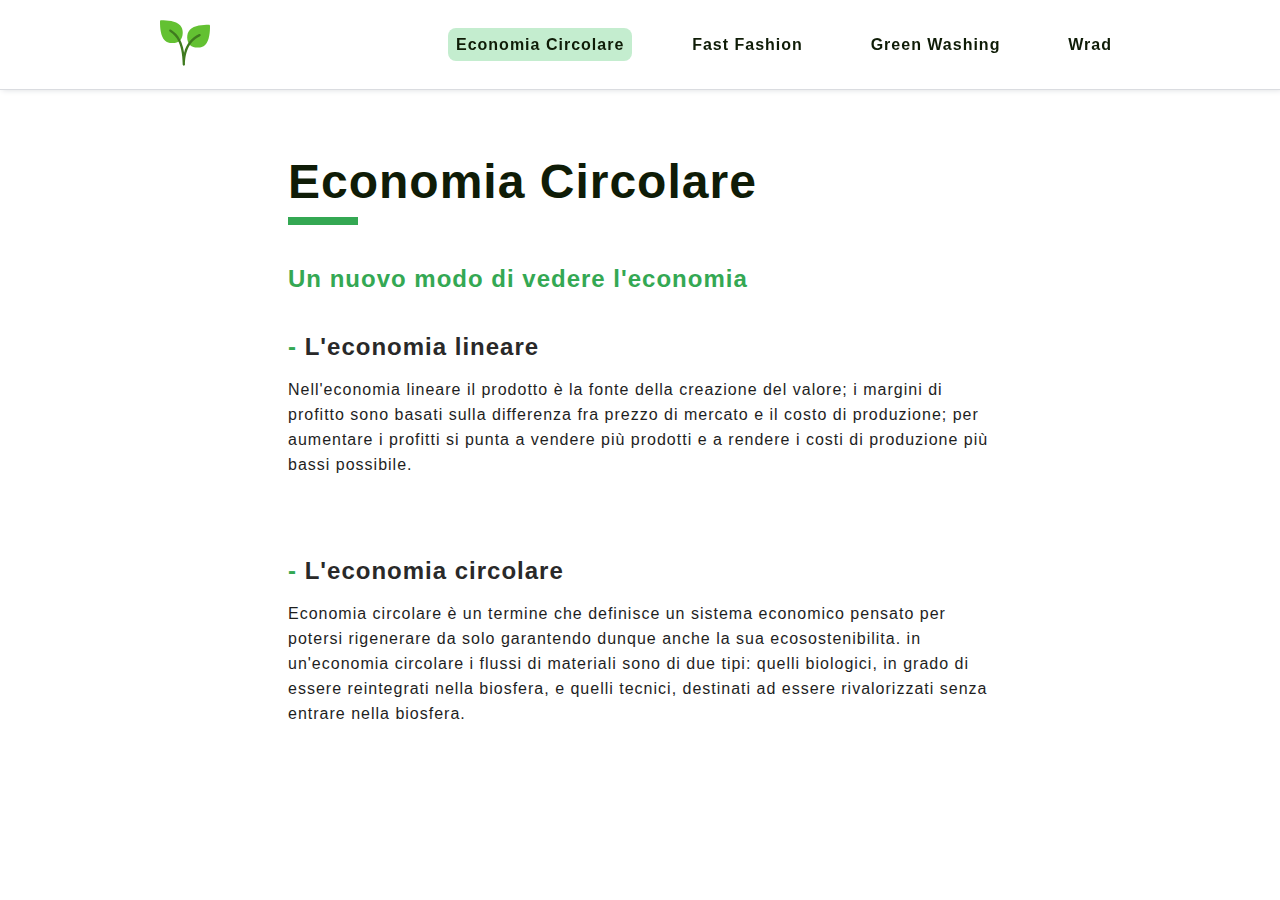
==== html/economia.html @ e05405cd "final stuff" ====
<!DOCTYPE html>
<html lang="en">
<head>
    <meta charset="UTF-8">
    <meta http-equiv="X-UA-Compatible" content="IE=edge">
    <meta name="viewport" content="width=device-width, initial-scale=1.0">
    <title>Fast Fashion</title>
    <link rel="stylesheet" href="../scss/style.css">
    <link rel="shortcut icon" href="../img/logo.svg" type="image/x-icon">
    <script src="../js/script.js" defer></script>

</head>
<body>
    <!-- Navbar -->
    <nav>
        <div class="contNav">
            <div class="contLink">
                <div class="contNavLink">
                    <a href="../index.html"><img src="../img/logo.svg" alt="logo" id="logo"></a>
                    <ul class="navLinks">
                        <li class="link"><a class="current">Economia Circolare</a></li>
                        <li class="link"><a href="../html/fast.html">Fast Fashion</a></li>
                        <li class="link"><a href="../html/green.html">Green Washing</a></li>
                        <li class="link"><a href="../html/wrad.html">Wrad</a></l>
                    </ul>
                    <svg xmlns="http://www.w3.org/2000/svg" id="burger" viewBox="0 0 24 24">
                        <path d="M4 6H20V8H4zM4 11H20V13H4zM4 16H20V18H4z"></path>
                    </svg>
                </div>
            </div>
        </div>
    </nav>
    <!-- End Navbar -->

    <main class="mainPost">

        <!-- Blog Post -->
        <section class="sectPost">
            <h1 id="titlePost">Economia Circolare</h1>
            
            <h2><strong>Un nuovo modo di vedere l'economia</strong></h2>

            <h3>L'economia lineare</h3>

            <p> 
                Nell'economia lineare il prodotto è la fonte della creazione del valore; i margini
                di profitto sono basati sulla differenza fra prezzo di mercato e il costo di produzione;
                per aumentare i profitti si punta a vendere più prodotti e a rendere i costi di 
                produzione più bassi possibile.
            </p>

            <img src="https://anteritalia.org/wp-content/uploads/2018/10/earth-2214024_1280.png" class="imgPost" width="60%" alt="">

            <h3>L'economia circolare</h3>

            <p>
                Economia circolare è un termine che definisce un sistema economico pensato per 
                potersi rigenerare da solo garantendo dunque anche la sua ecosostenibilita. 
                in un'economia circolare i flussi di materiali sono di due tipi: 
                quelli biologici, in grado di essere reintegrati nella biosfera, e quelli tecnici, 
                destinati ad essere rivalorizzati senza entrare nella biosfera.
            </p>
        </section>

        <!-- End Blog Post -->

    </main>

</body>
</html>
---- scss/style.css ----
* {
  margin: 0;
  padding: 0;
  -webkit-box-sizing: border-box;
          box-sizing: border-box;
  font-family: 'Inter', sans-serif;
  scroll-behavior: smooth;
  scroll-padding: 7rem;
}

::-moz-selection {
  color: #0F1C07;
  background: #e4f7e9;
}

::selection {
  color: #0F1C07;
  background: #e4f7e9;
}

nav {
  width: 100%;
  height: 10vh;
  top: 0;
}

nav .contNav {
  position: fixed;
  width: 100%;
  height: 10vh;
  background-color: white;
  -webkit-box-shadow: 2px 0 6px #dadce0, inset 0 -1px 0 0 #dadce0;
          box-shadow: 2px 0 6px #dadce0, inset 0 -1px 0 0 #dadce0;
  z-index: 9999;
}

nav .contNav .contNavLink {
  display: -webkit-box;
  display: -ms-flexbox;
  display: flex;
  -webkit-box-pack: justify;
      -ms-flex-pack: justify;
          justify-content: space-between;
  -webkit-box-align: center;
      -ms-flex-align: center;
          align-items: center;
  width: 75vw;
  height: 10vh;
  margin: auto;
}

nav .contNav .contNavLink #logo {
  width: 50px;
  height: 50px;
}

nav .contNav .contNavLink .navLinks {
  display: -webkit-box;
  display: -ms-flexbox;
  display: flex;
  list-style-type: none;
  width: 70%;
  -webkit-box-pack: justify;
      -ms-flex-pack: justify;
          justify-content: space-between;
  -webkit-box-align: center;
      -ms-flex-align: center;
          align-items: center;
}

nav .contNav .contNavLink .navLinks .link a {
  color: #0F1C07;
  font-size: 16px;
  font-weight: 600;
  padding: 0.5rem;
  border-radius: 8px;
  -webkit-transition: 0.3s;
  transition: 0.3s;
}

nav .contNav .contNavLink .navLinks .link a:hover {
  background-color: #c4edcf;
}

nav .contNav #burger {
  width: 50px;
  height: 50px;
  fill: #0F1C07;
  display: none;
  cursor: pointer;
}

.headerBack {
  height: auto;
  background-color: #c4edcf;
}

@media only screen and (min-width: 1367px) {
  nav {
    height: 7vh;
  }
  nav .contNav {
    height: 7vh;
  }
  nav .contNav .contNavLink {
    height: 7vh;
  }
  nav .contNav .navLinks {
    width: 50%;
    height: 7vh;
  }
}

@media only screen and (min-width: 0px) and (max-width: 1024px) {
  nav .contNav .contNavLink {
    width: 90vw;
  }
  nav .contNav .contNavLink .navLinks {
    position: absolute;
    display: -webkit-box;
    display: -ms-flexbox;
    display: flex;
    right: 0;
    top: 10vh;
    width: 50vw;
    height: 90vh;
    -webkit-box-align: center;
        -ms-flex-align: center;
            align-items: center;
    -webkit-box-orient: vertical;
    -webkit-box-direction: normal;
        -ms-flex-direction: column;
            flex-direction: column;
    -ms-flex-pack: distribute;
        justify-content: space-around;
    background: #fff;
    -webkit-transform: translateX(100%);
            transform: translateX(100%);
    -webkit-transition: -webkit-transform 0.2s ease-in-out;
    transition: -webkit-transform 0.2s ease-in-out;
    transition: transform 0.2s ease-in-out;
    transition: transform 0.2s ease-in-out, -webkit-transform 0.2s ease-in-out;
    -webkit-box-shadow: inset 1px 0 0 0 #dadce0;
            box-shadow: inset 1px 0 0 0 #dadce0;
  }
  nav .contNav .contNavLink .navLinks .link a {
    font-size: 18px;
  }
  nav .contNav .contNavLink .navLinks-active {
    -webkit-transform: translateX(0%);
            transform: translateX(0%);
  }
  nav .contNav #burger {
    display: block;
    background-color: #e4f7e9;
    border-radius: 20px 4px;
    padding: 0.3rem;
  }
}

.sectFirst {
  width: 100%;
  height: auto;
  margin-top: 1rem;
}

.sectFirst .contFirst {
  width: 70vw;
  margin: auto;
  display: -webkit-box;
  display: -ms-flexbox;
  display: flex;
  -webkit-box-pack: justify;
      -ms-flex-pack: justify;
          justify-content: space-between;
  -webkit-box-orient: horizontal;
  -webkit-box-direction: reverse;
      -ms-flex-direction: row-reverse;
          flex-direction: row-reverse;
  -webkit-box-align: center;
      -ms-flex-align: center;
          align-items: center;
}

.sectFirst .contFirst #mainImg {
  width: 450px;
}

.sectFirst .contFirst #titleFirst {
  font-size: 3.5rem;
  color: #0F1C07;
  font-weight: bold;
  text-transform: uppercase;
}

.sectFirst .contFirst > div p {
  font-size: 1.2rem;
  margin-top: 1rem;
  color: #34A853;
  font-weight: 600;
}

@media only screen and (min-width: 1367px) {
  .sectFirst .contFirst {
    width: 60vw;
  }
}

@media only screen and (min-width: 0px) and (max-width: 767px) {
  .sectFirst .contFirst {
    width: 100%;
    -webkit-box-orient: vertical;
    -webkit-box-direction: reverse;
        -ms-flex-direction: column-reverse;
            flex-direction: column-reverse;
    text-align: center;
  }
  .sectFirst .contFirst #mainImg {
    width: 400px;
  }
}

.sectFast {
  width: 100%;
  height: auto;
  margin-top: 7rem;
}

.sectFast .contFast {
  width: 70vw;
  height: 100%;
  margin: auto;
  display: -webkit-box;
  display: -ms-flexbox;
  display: flex;
  -webkit-box-pack: justify;
      -ms-flex-pack: justify;
          justify-content: space-between;
  -webkit-box-align: center;
      -ms-flex-align: center;
          align-items: center;
}

.sectFast .contMore > a {
  color: #34A853;
  font-size: 1.2rem;
  font-weight: 600;
  position: relative;
  padding-bottom: 0.3rem;
}

.sectFast .contMore > a::before {
  content: '';
  position: absolute;
  width: 0%;
  height: 3px;
  background-color: #34A853;
  bottom: 0;
  left: 0;
  -webkit-transition: width 0.3s;
  transition: width 0.3s;
}

.sectFast .contMore > a:hover::before {
  width: 100%;
}

.sectFast #imgFast {
  width: 450px;
  height: auto;
  border-radius: 8px;
}

.sectFast .textFast {
  text-align: right;
  width: 45%;
  height: 100%;
}

.sectFast .textFast h3 {
  font-size: 1.5rem;
}

.sectFast .textFast p {
  margin: 1rem 0rem;
  font-size: 1.1rem;
}

@media only screen and (min-width: 1367px) {
  .sectFast .contFast {
    width: 50vw;
  }
}

@media only screen and (min-width: 0px) and (max-width: 1024px) {
  .sectFast .contFast {
    width: 100%;
    -webkit-box-orient: vertical;
    -webkit-box-direction: normal;
        -ms-flex-direction: column;
            flex-direction: column;
  }
  .sectFast .textFast {
    margin-top: 2rem;
    text-align: center;
    width: 80%;
    height: 100%;
  }
  .sectFast .textFast h3 {
    font-size: 1.5rem;
  }
  .sectFast .textFast p {
    margin: 1rem 0rem;
    font-size: 1.1rem;
  }
}

.sectGreen {
  width: 100%;
  height: auto;
  margin-top: 7rem;
  background-color: #c4edcf;
  padding: 1rem 0rem 2.2rem 0rem;
}

.sectGreen .contGreen {
  width: 70vw;
  height: auto;
  margin: auto;
  display: -webkit-box;
  display: -ms-flexbox;
  display: flex;
  -webkit-box-align: center;
      -ms-flex-align: center;
          align-items: center;
  -webkit-box-orient: vertical;
  -webkit-box-direction: normal;
      -ms-flex-direction: column;
          flex-direction: column;
}

.sectGreen .contGreen .contMore > a {
  color: #34A853;
  font-size: 1.2rem;
  font-weight: 600;
  position: relative;
  padding-bottom: 0.3rem;
}

.sectGreen .contGreen .contMore > a::before {
  content: '';
  position: absolute;
  width: 0%;
  height: 3px;
  background-color: #34A853;
  bottom: 0;
  left: 0;
  -webkit-transition: width 0.3s;
  transition: width 0.3s;
}

.sectGreen .contGreen .contMore > a:hover::before {
  width: 100%;
}

.sectGreen .contGreen .textGreen {
  text-align: center;
  width: 50%;
}

.sectGreen .contGreen .textGreen > h3 {
  color: #0F1C07;
  font-size: 1.5rem;
}

.sectGreen .contGreen .textGreen p {
  margin: 1rem 0rem;
  font-size: 1.1rem;
}

@media only screen and (min-width: 0px) and (max-width: 767px) {
  .sectGreen .contGreen {
    width: 100%;
    -webkit-box-orient: vertical;
    -webkit-box-direction: normal;
        -ms-flex-direction: column;
            flex-direction: column;
  }
  .sectGreen .contGreen .textGreen {
    margin-top: 1rem;
    text-align: center;
    width: 80%;
    height: 100%;
  }
}

.sectWrad {
  width: 100%;
  height: auto;
  margin-top: 7rem;
}

.sectWrad .contWrad {
  width: 70vw;
  height: 100%;
  margin: auto;
  position: relative;
}

.sectWrad .contWrad a {
  position: absolute;
  font-size: 5rem;
  top: 100px;
  left: 30%;
  color: #333333;
}

.sectWrad .contWrad a::before {
  content: '';
  position: absolute;
  width: 100%;
  height: 5px;
  background-color: #934644;
  bottom: 50px;
  -webkit-transition: 0.2s ease-in-out;
  transition: 0.2s ease-in-out;
  -webkit-transform: rotate(-10deg);
          transform: rotate(-10deg);
  opacity: 0;
}

.sectWrad .contWrad a:hover::before {
  opacity: 1;
}

.sectWrad .contWrad #imgWrad {
  width: 650px;
  height: auto;
}

@media only screen and (min-width: 1367px) {
  .sectWrad .contWrad {
    width: 60vw;
  }
}

@media only screen and (min-width: 0px) and (max-width: 767px) {
  .sectWrad {
    margin: 5rem 0rem 2rem 0rem;
  }
  .sectWrad .contWrad {
    width: 100%;
  }
  .sectWrad .contWrad a {
    font-size: 4.5rem;
    left: 15%;
  }
  .sectWrad .contWrad #imgWrad {
    width: 520px;
    margin: auto;
    display: block;
  }
}

footer {
  width: 100%;
  margin: 5rem 0rem 2rem 0rem;
}

footer .contFooter {
  width: 70vw;
  margin: auto;
  border-top: 1px solid #e4f7e9;
  border-bottom: 1px solid #e4f7e9;
}

footer .contFooter p {
  text-align: center;
  color: #1e1e1e;
  font-size: 1.1rem;
  margin: 2rem 0rem;
}

footer .contFooter p a {
  color: #34A853;
  font-weight: 500;
}

@media only screen and (min-width: 0px) and (max-width: 767px) {
  footer .contFooter {
    width: 95vw;
  }
}

.sectEco {
  width: 100%;
  height: auto;
  margin-top: 7rem;
}

.sectEco .contEco {
  width: 70vw;
  height: 100%;
  margin: auto;
  display: -webkit-box;
  display: -ms-flexbox;
  display: flex;
  -webkit-box-orient: horizontal;
  -webkit-box-direction: reverse;
      -ms-flex-direction: row-reverse;
          flex-direction: row-reverse;
  -webkit-box-pack: justify;
      -ms-flex-pack: justify;
          justify-content: space-between;
  -webkit-box-align: center;
      -ms-flex-align: center;
          align-items: center;
}

.sectEco .contMore > a {
  color: #34A853;
  font-size: 1.2rem;
  font-weight: 600;
  position: relative;
  padding-bottom: 0.3rem;
}

.sectEco .contMore > a::before {
  content: '';
  position: absolute;
  width: 0%;
  height: 3px;
  background-color: #34A853;
  bottom: 0;
  left: 0;
  -webkit-transition: width 0.3s;
  transition: width 0.3s;
}

.sectEco .contMore > a:hover::before {
  width: 100%;
}

.sectEco #imgEco {
  width: 450px;
  height: auto;
  border-radius: 8px;
}

.sectEco .textEco {
  width: 45%;
  height: 100%;
}

.sectEco .textEco h3 {
  font-size: 1.5rem;
}

.sectEco .textEco p {
  margin: 1rem 0rem;
  font-size: 1.1rem;
}

@media only screen and (min-width: 0px) and (max-width: 1024px) {
  .sectEco .contEco {
    width: 100%;
    -webkit-box-orient: vertical;
    -webkit-box-direction: normal;
        -ms-flex-direction: column;
            flex-direction: column;
  }
  .sectEco .textEco {
    margin-top: 2rem;
    text-align: center;
    width: 80%;
    height: 100%;
  }
  .sectEco .textEco h3 {
    font-size: 1.5rem;
  }
  .sectEco .textEco p {
    margin: 1rem 0rem;
    font-size: 1.1rem;
  }
}

.mainPost {
  width: 100%;
  color: #292929;
}

.mainPost .sectPost {
  width: 60%;
  margin: auto;
  padding: 2rem;
}

.mainPost .sectPost #postImg {
  width: 100%;
}

.mainPost .sectPost #titlePost {
  font-size: 3rem;
  color: #0F1C07;
  position: relative;
  padding-bottom: 1rem;
  margin-top: 2rem;
}

.mainPost .sectPost #titlePost:before {
  content: '';
  background-color: #34A853;
  position: absolute;
  bottom: 0;
  left: 0;
  height: 8px;
  width: 10%;
}

.mainPost .sectPost h2, .mainPost .sectPost h3, .mainPost .sectPost img {
  margin-top: 2.5rem;
  position: relative;
}

.mainPost .sectPost p {
  margin-top: 1rem;
}

.mainPost h3 {
  font-size: 1.5rem;
}

.mainPost h3::before {
  content: '- ';
  color: #34A853;
  font-size: 1.5rem;
}

strong {
  color: #34A853;
}

.imgPost {
  display: block;
  margin: auto;
}

.current {
  background-color: #c4edcf;
}

@media only screen and (min-width: 1367px) {
  .mainPost .sectPost {
    width: 50%;
  }
}

@media only screen and (min-width: 0px) and (max-width: 767px) {
  .mainPost .sectPost {
    width: 100%;
    padding: 1rem;
  }
  .mainPost h3 {
    font-size: 1.3rem;
  }
}

.contGo {
  position: absolute;
  position: fixed;
  bottom: 0.5rem;
  right: 1rem;
  display: none;
}

@-webkit-keyframes scale-in-center {
  0% {
    -webkit-transform: scale(0);
            transform: scale(0);
    opacity: 1;
  }
  100% {
    -webkit-transform: scale(1);
            transform: scale(1);
    opacity: 1;
  }
}

@keyframes scale-in-center {
  0% {
    -webkit-transform: scale(0);
            transform: scale(0);
    opacity: 1;
  }
  100% {
    -webkit-transform: scale(1);
            transform: scale(1);
    opacity: 1;
  }
}

@-webkit-keyframes scale-out {
  0% {
    -webkit-transform: scale(0);
            transform: scale(0);
    opacity: 1;
  }
  100% {
    -webkit-transform: scale(1);
            transform: scale(1);
    opacity: 1;
  }
}

@keyframes scale-out {
  0% {
    -webkit-transform: scale(0);
            transform: scale(0);
    opacity: 1;
  }
  100% {
    -webkit-transform: scale(1);
            transform: scale(1);
    opacity: 1;
  }
}

.contGo .goUp {
  cursor: pointer;
}

.contGo .goUp #btnGo {
  width: 65px;
  height: 65px;
  fill: #34A853;
}

@media only screen and (min-width: 1367px) {
  .contGo .goUp #btnGo {
    width: 80px;
    height: 80px;
  }
}

body {
  letter-spacing: 1px;
}

a {
  text-decoration: none;
}

p {
  line-height: 25px;
  color: #1e1e1e;
}
/*# sourceMappingURL=style.css.map */
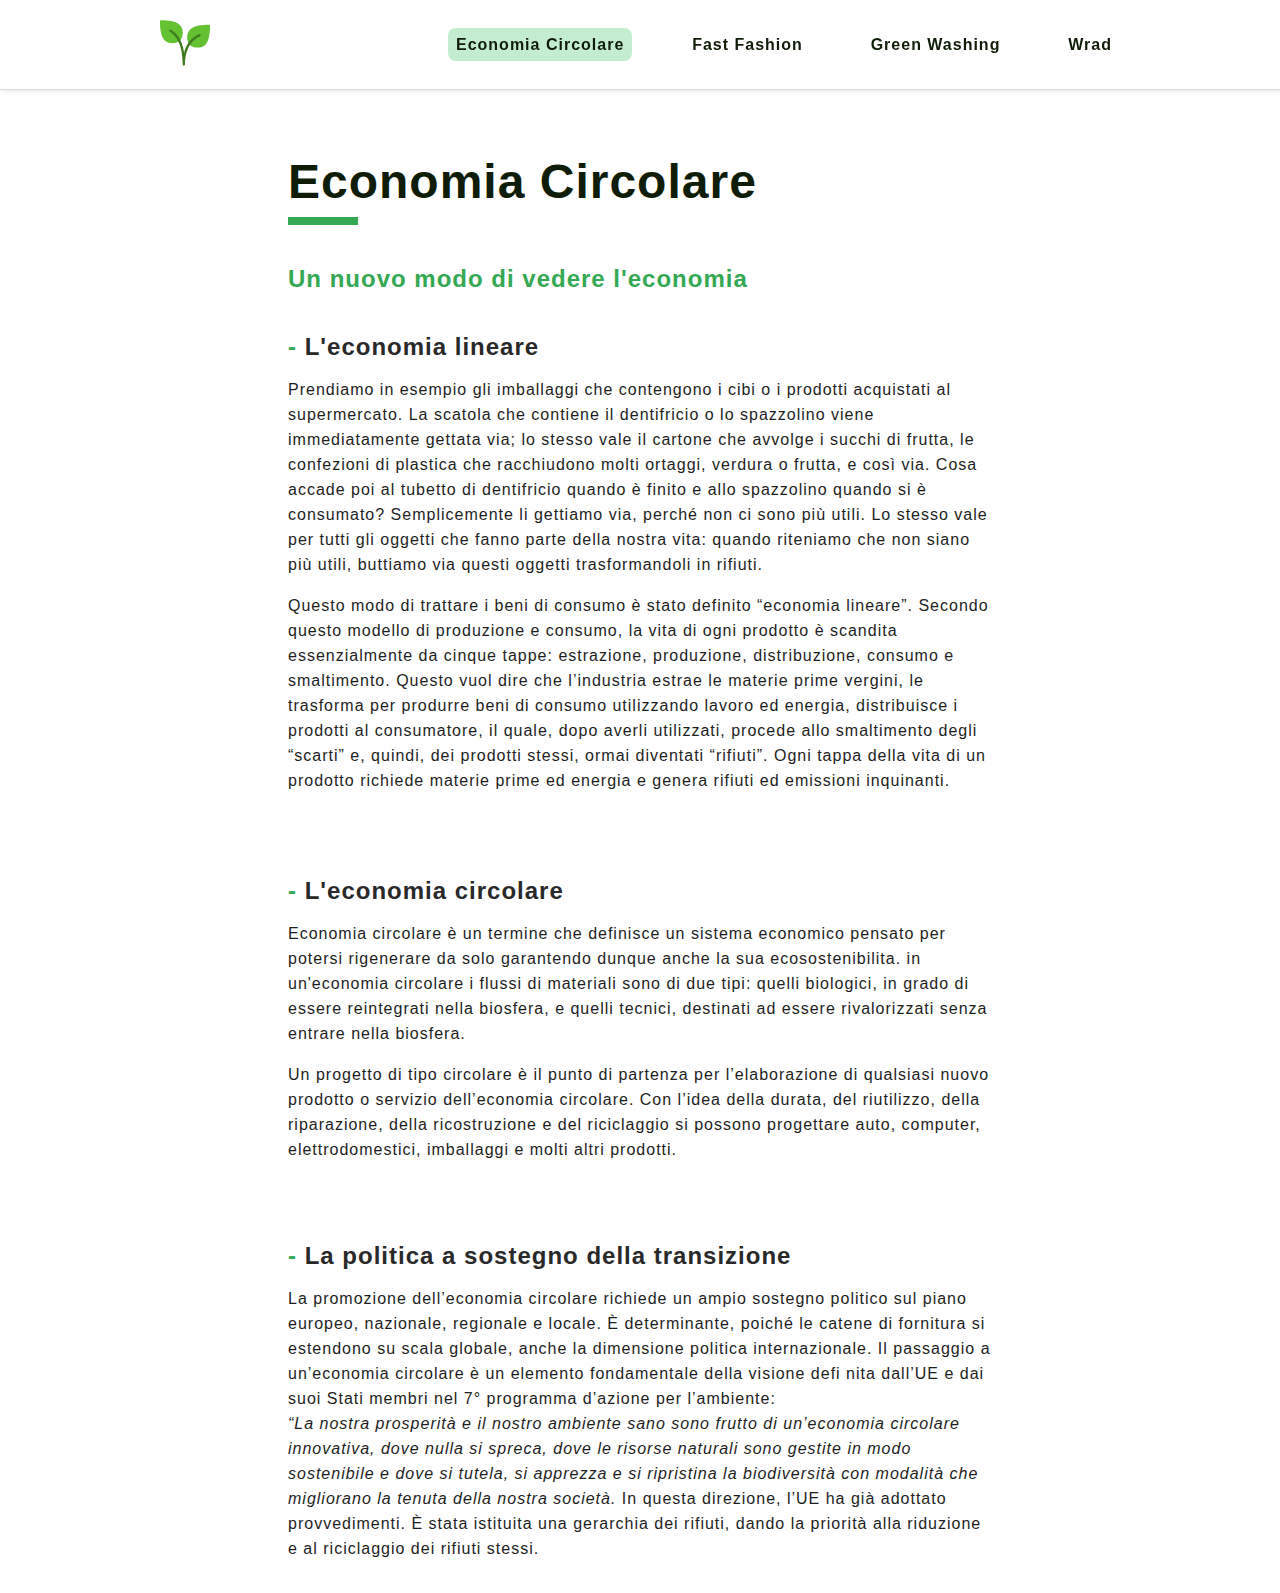
==== commit 1457ba04: "update" ====
--- a/html/economia.html
+++ b/html/economia.html
@@ -42,14 +42,30 @@
 
             <h3>L'economia lineare</h3>
 
-            <p> 
-                Nell'economia lineare il prodotto è la fonte della creazione del valore; i margini
-                di profitto sono basati sulla differenza fra prezzo di mercato e il costo di produzione;
-                per aumentare i profitti si punta a vendere più prodotti e a rendere i costi di 
-                produzione più bassi possibile.
+            <p>
+                Prendiamo in esempio gli imballaggi che contengono i cibi o i prodotti acquistati
+                al supermercato. La scatola che contiene il dentifricio o lo spazzolino viene immediatamente
+                gettata via; lo stesso vale il cartone che avvolge i succhi di frutta, le confezioni
+                di plastica che racchiudono molti ortaggi, verdura o frutta, e così via. Cosa accade
+                poi al tubetto di dentifricio quando è finito e allo spazzolino quando si è consumato?
+                Semplicemente li gettiamo via, perché non ci sono più utili. Lo stesso vale per tutti
+                gli oggetti che fanno parte della nostra vita: quando riteniamo che non siano più utili, 
+                buttiamo via questi oggetti trasformandoli in rifiuti.
             </p>
 
-            <img src="https://anteritalia.org/wp-content/uploads/2018/10/earth-2214024_1280.png" class="imgPost" width="60%" alt="">
+            <p> 
+                Questo modo di trattare i beni di consumo è stato definito “economia lineare”. 
+                Secondo questo modello di produzione e consumo, la vita di ogni prodotto è 
+                scandita essenzialmente da cinque tappe: estrazione, produzione, distribuzione, 
+                consumo e smaltimento. Questo vuol dire che l’industria estrae le materie prime
+                vergini, le trasforma per produrre beni di consumo utilizzando lavoro ed energia,
+                distribuisce i prodotti al consumatore, il quale,  dopo averli utilizzati,
+                procede allo smaltimento degli “scarti” e, quindi, dei prodotti  stessi,
+                ormai diventati “rifiuti”. Ogni tappa della vita di un prodotto richiede materie
+                prime ed energia e genera rifiuti ed emissioni inquinanti.
+            </p>
+            
+            <img src="https://lvia.it/wp-content/uploads/2019/11/economia-lineare-1030x363.jpg" width="100%" alt="">
 
             <h3>L'economia circolare</h3>
 
@@ -60,6 +76,36 @@
                 quelli biologici, in grado di essere reintegrati nella biosfera, e quelli tecnici, 
                 destinati ad essere rivalorizzati senza entrare nella biosfera.
             </p>
+
+            <p>
+                Un progetto di tipo circolare è il punto di partenza per l’elaborazione di qualsiasi
+                nuovo prodotto o servizio dell’economia circolare. 
+                Con l’idea della durata, del riutilizzo, della riparazione, della ricostruzione e del
+                riciclaggio si possono progettare auto, computer, elettrodomestici, imballaggi e molti altri 
+                prodotti. 
+            </p>
+
+            <img src="https://anteritalia.org/wp-content/uploads/2018/10/earth-2214024_1280.png" class="imgPost" width="60%" alt="">
+
+            <h3>La politica a sostegno della transizione</h3>
+
+            <p>
+                La promozione dell’economia circolare richiede un ampio sostegno politico sul piano
+                europeo, nazionale, regionale e locale. È determinante, poiché le catene di fornitura
+                si estendono su scala globale, anche la dimensione politica internazionale.
+                Il passaggio a un’economia circolare è un elemento fondamentale della
+                visione defi nita dall’UE e dai suoi Stati membri nel 7° programma d’azione
+                per l’ambiente: <br>
+                <em>“La nostra prosperità e il nostro ambiente sano sono frutto di
+                un’economia circolare innovativa, dove nulla si spreca, dove le risorse
+                naturali sono gestite in modo sostenibile e dove si tutela, si apprezza
+                e si ripristina la biodiversità con modalità che migliorano la tenuta
+                della nostra società. </em>
+                In questa direzione, l’UE ha già adottato provvedimenti.
+                È stata istituita una gerarchia dei rifiuti, dando la priorità alla
+                riduzione e al riciclaggio dei rifiuti stessi.
+            </p>
+
         </section>
 
         <!-- End Blog Post -->
--- a/scss/style.css
+++ b/scss/style.css
@@ -122,7 +122,7 @@
     display: flex;
     right: 0;
     top: 10vh;
-    width: 50vw;
+    width: 80vw;
     height: 90vh;
     -webkit-box-align: center;
         -ms-flex-align: center;
@@ -144,7 +144,7 @@
             box-shadow: inset 1px 0 0 0 #dadce0;
   }
   nav .contNav .contNavLink .navLinks .link a {
-    font-size: 18px;
+    font-size: 22px;
   }
   nav .contNav .contNavLink .navLinks-active {
     -webkit-transform: translateX(0%);
@@ -208,7 +208,7 @@
 
 @media only screen and (min-width: 0px) and (max-width: 767px) {
   .sectFirst .contFirst {
-    width: 100%;
+    width: 90%;
     -webkit-box-orient: vertical;
     -webkit-box-direction: reverse;
         -ms-flex-direction: column-reverse;
@@ -216,7 +216,9 @@
     text-align: center;
   }
   .sectFirst .contFirst #mainImg {
-    width: 400px;
+    width: 100%;
+    margin: auto;
+    display: block;
   }
 }
 
@@ -313,6 +315,11 @@
     margin: 1rem 0rem;
     font-size: 1.1rem;
   }
+  .sectFast #imgFast {
+    width: 90%;
+    height: auto;
+    border-radius: 8px;
+  }
 }
 
 .sectGreen {
@@ -402,7 +409,6 @@
 
 .sectWrad .contWrad {
   width: 70vw;
-  height: 100%;
   margin: auto;
   position: relative;
 }
@@ -452,11 +458,11 @@
     width: 100%;
   }
   .sectWrad .contWrad a {
-    font-size: 4.5rem;
+    font-size: 4rem;
     left: 15%;
   }
   .sectWrad .contWrad #imgWrad {
-    width: 520px;
+    width: 100%;
     margin: auto;
     display: block;
   }
@@ -582,6 +588,11 @@
     margin: 1rem 0rem;
     font-size: 1.1rem;
   }
+  .sectEco #imgEco {
+    width: 90%;
+    height: auto;
+    border-radius: 8px;
+  }
 }
 
 .mainPost {
